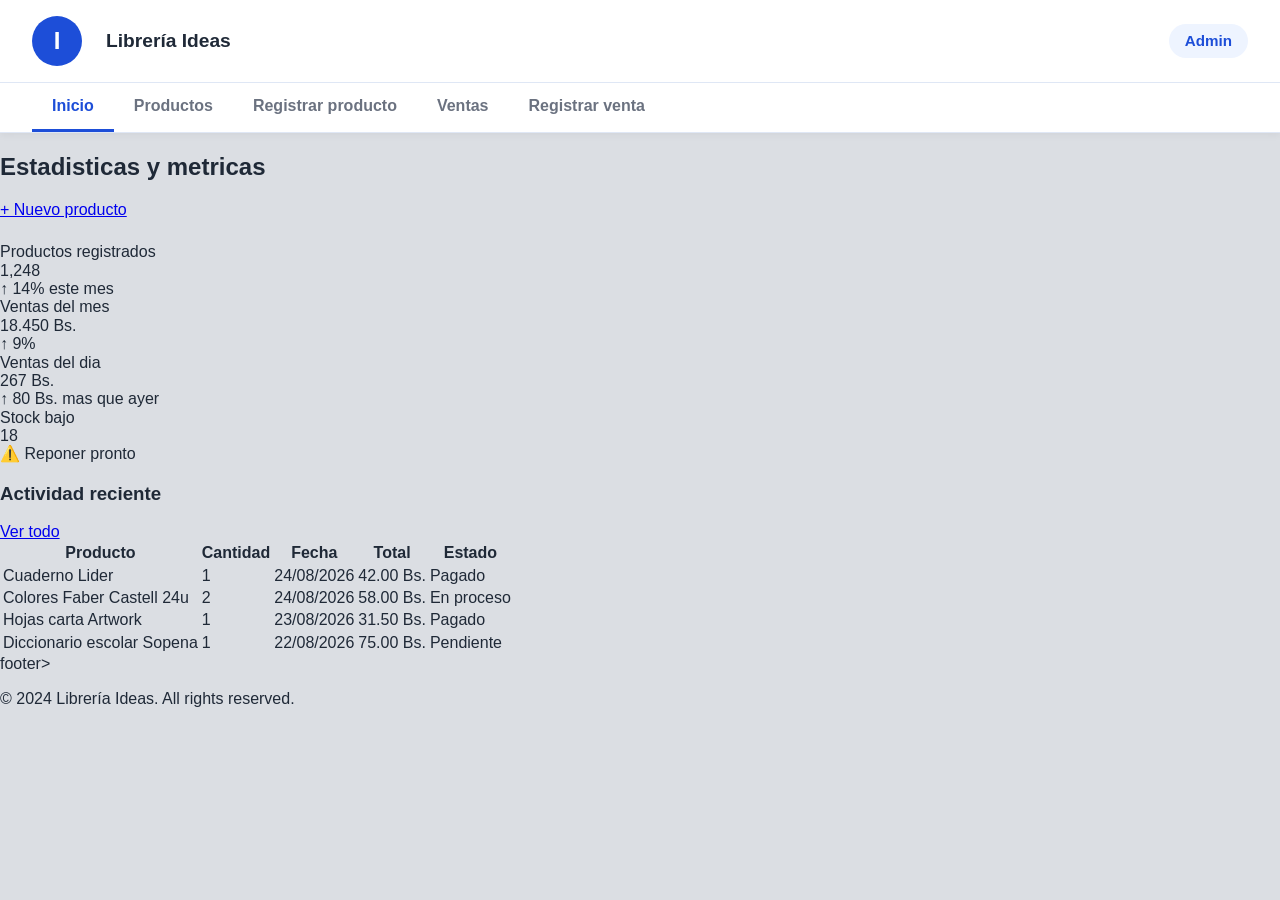
==== dashboard.html @ bdfa9275 "Added dashboard structure and nav bar style" ====
<!DOCTYPE html>
<html lang="en">
<head>
    <meta charset="UTF-8">
    <meta name="viewport" content="width=device-width, initial-scale=1.0">
    <title>Librería Ideas | Dashboard</title>
    <link rel="stylesheet" href="./css/normalize.css" />
    <link rel="stylesheet" href="./css/style.css" />
</head>
<body>
    <header>
        <div class="top-bar">
            <div class="banner-logo">I</div>
            <span>Librería Ideas</span>
            <div class="user">Admin</div>
        </div>
        <nav>
            <a class="active" href="dashboard.html">Inicio</a>
            <a href="productos.html">Productos</a>
            <a href="add-producto.html">Registrar producto</a>
            <a href="ventas.html">Ventas</a>
            <a href="add-venta.html">Registrar venta</a>
        </nav>
        
    </header>
    <main>
        <div class="section-header" style="margin-bottom: 24px;">
          <div>
            <h2>Estadisticas y metricas</h2>
          </div>
          <a class="btn primary" href="add-producto.html">+ Nuevo producto</a>
        </div>

        <section class="stadistics-grid">
          <div class="card-metric">
            <div class="label">Productos registrados</div>
            <div class="value">1,248</div>
            <div class="trend">↑ 14% este mes</div>
          </div>

          <div class="card-metric">
            <div class="label">Ventas del mes</div>
            <div class="value">18.450 Bs.</div>
            <div class="trend">↑ 9%</div>
          </div>

          <div class="card-metric">
            <div class="label">Ventas del dia</div>
            <div class="value">267 Bs.</div>
            <div class="trend">↑ 80 Bs. mas que ayer</div>
          </div>

          <div class="card-metric">
            <div class="label">Stock bajo</div>
            <div class="value">18</div>
            <div class="trend">⚠️ Reponer pronto</div>
          </div>
        </section>

        <section class="activity">
          <div class="activity-panel">
            <div class="activity-header">
              <h3>Actividad reciente</h3>
              <a href="ventas.html" class="sale-link">Ver todo</a>
            </div>

            <div class="table-wrap">
              <table>
                <thead>
                  <tr>
                    <th>Producto</th>
                    <th>Cantidad</th>
                    <th>Fecha</th>
                    <th>Total</th>
                    <th>Estado</th>
                  </tr>
                </thead>
                <tbody>
                  <tr>
                    <td>Cuaderno Lider</td>
                    <td>1</td>
                    <td>24/08/2026</td>
                    <td>42.00 Bs.</td>
                    <td><span class="status ok">Pagado</span></td>
                  </tr>
                  <tr>
                    <td>Colores Faber Castell 24u</td>
                    <td>2</td>
                    <td>24/08/2026</td>
                    <td>58.00 Bs.</td>
                    <td><span class="status warn">En proceso</span></td>
                  </tr>
                  <tr>
                    <td>Hojas carta Artwork</td>
                    <td>1</td>
                    <td>23/08/2026</td>
                    <td>31.50 Bs.</td>
                    <td><span class="status ok">Pagado</span></td>
                  </tr>
                  <tr>
                    <td>Diccionario escolar Sopena</td>
                    <td>1</td>
                    <td>22/08/2026</td>
                    <td>75.00 Bs.</td>
                    <td><span class="status danger">Pendiente</span></td>
                  </tr>
                </tbody>
              </table>
            </div>
          </div>

    </main>
    footer>
        <p>&copy; 2024 Librería Ideas. All rights reserved.</p>
    </footer>
</body>
---- css/style.css ----
* {
    box-sizing: border-box;
}

body {
  margin: 0;
  font-family: Arial, sans-serif;
  background: #dbdee3;
  color: #1f2937;
}

.login-page {
  min-height: 100vh;
  display: flex;
  align-items: center;
  justify-content: space-between;
  gap: 60px;
  padding: 40px 80px;
}


.banner {
  width: 50%;
  padding: 40px;
  color: #1f2937;
}

.banner-logo {
  width: 60px;
  height: 60px;
  display: flex;
  align-items: center;
  justify-content: center;
  border-radius: 50%;
  background: #1d4ed8;
  color: white;
  font-size: 2rem;
  font-weight: bold;
}

.banner-title {
  margin: 20px 0 12px;
  color: #1d4ed8;
  font-size: 1.2rem;
  font-weight: bold;
}

.banner h1 {
  max-width: 500px;
  margin: 0 0 20px;
  font-size: 3rem;
  line-height: 1.1;
}

.banner-text {
  max-width: 480px;
  margin: 0;
  color: #6b7280;
  font-size: 1.1rem;
  line-height: 1.6;
}

.login-form {
  width: 50%;
  padding: 40px;
  background: white;
  border-radius: 12px;
  border: 1px solid #b4cdf9;
}

.welcome {
  margin: 0 0 8px;
  color: #6b7280;
  font-size: 0.9rem;
  font-weight: bold;
}

.login-form h2 {
  margin: 0 0 28px;
  font-size: 2rem;
  color: #1f2937;
}

.login-form form {
  display: flex;
  flex-direction: column;
  gap: 18px;
}

.login-form label {
  display: block;
  font-weight: 700;
  color: #1f2937;
  margin-bottom: 6px;
}

.login-form input {
  width: 100%;
  padding: 12px 14px;
  border: 1px solid #b4cdf9;
  border-radius: 8px;
  background: #f9fbff;
  font-family: inherit;
  font-size: 1rem;
}

.login-form input:focus {
  outline: none;
  border-color: #1d4ed8;
  box-shadow: 0 0 0 3px rgba(29, 78, 216, 0.1);
}

.login-form button {
  width: 100%;
  padding: 12px 18px;
  border: none;
  border-radius: 8px;
  background: #1d4ed8;
  color: white;
  font-weight: 700;
  font-size: 1rem;
  cursor: pointer;
  margin-top: 12px;
}

.login-form button:hover {
  background: #1d4ed8;
}

.banner,
.login-form {
  width: 50%;
}

/* DASHBOARD */
header {
  background: white;
  border-bottom: 1px solid #dfe7f5;
  box-shadow: 0 2px 8px rgba(0, 0, 0, 0.05);
}

.top-bar {
  display: flex;
  align-items: center;
  justify-content: space-between;
  padding: 16px 32px;
  gap: 24px;
}

.top-bar .banner-logo {
  width: 50px;
  height: 50px;
  border-radius: 50%;
  background: #1d4ed8;
  color: white;
  font-size: 1.5rem;
  font-weight: bold;
  display: flex;
  align-items: center;
  justify-content: center;
  flex-shrink: 0;
}

.top-bar span {
  font-size: 1.2rem;
  font-weight: 700;
  color: #1f2937;
}


.top-bar .user {
  margin-left: auto;
  padding: 8px 16px;
  background: #eef4ff;
  border-radius: 20px;
  color: #1d4ed8;
  font-weight: 600;
  font-size: 0.95rem;
}

nav {
  display: flex;
  gap: 0;
  padding: 0 32px;
  border-top: 1px solid #dfe7f5;
}

nav a {
  padding: 14px 20px;
  text-decoration: none;
  color: #6b7280;
  font-weight: 600;
  border-bottom: 3px solid transparent;
  transition: all 0.2s ease;
  cursor: pointer;
}

nav a:hover {
  color: #1d4ed8;
  border-bottom-color: #1d4ed8;
}

nav a.active {
  color: #1d4ed8;
  border-bottom-color: #1d4ed8;
}
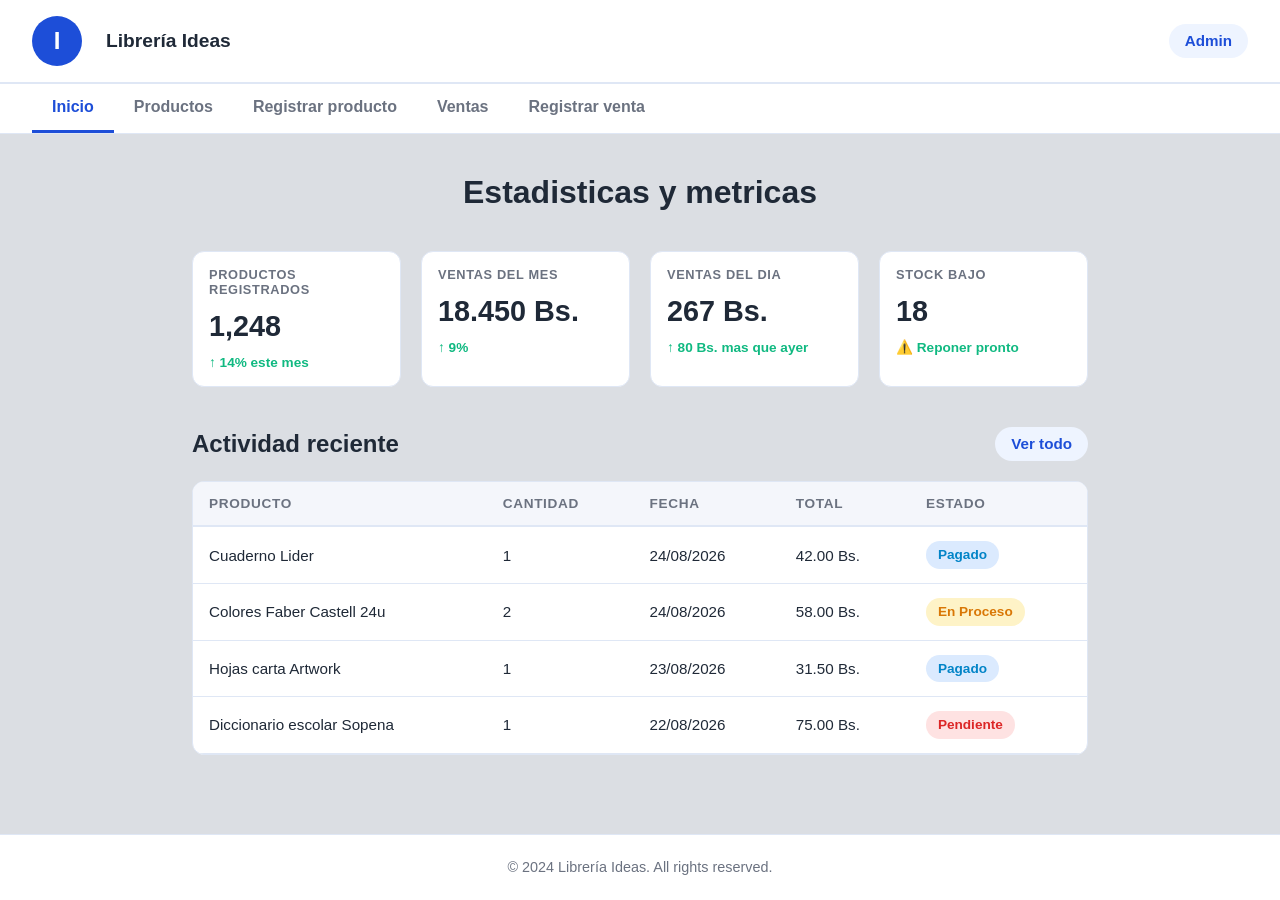
==== commit 5f3a2cd4: "Added dashboard style" ====
--- a/dashboard.html
+++ b/dashboard.html
@@ -16,19 +16,16 @@
         </div>
         <nav>
             <a class="active" href="dashboard.html">Inicio</a>
-            <a href="productos.html">Productos</a>
-            <a href="add-producto.html">Registrar producto</a>
-            <a href="ventas.html">Ventas</a>
-            <a href="add-venta.html">Registrar venta</a>
+            <a href="pages/productos.html">Productos</a>
+            <a href="pages/add-producto.html">Registrar producto</a>
+            <a href="pages/ventas.html">Ventas</a>
+            <a href="pages/add-venta.html">Registrar venta</a>
         </nav>
         
     </header>
     <main>
-        <div class="section-header" style="margin-bottom: 24px;">
-          <div>
-            <h2>Estadisticas y metricas</h2>
-          </div>
-          <a class="btn primary" href="add-producto.html">+ Nuevo producto</a>
+        <div class="stadistics-header">
+          <h2>Estadisticas y metricas</h2>
         </div>
 
         <section class="stadistics-grid">
@@ -67,7 +64,7 @@
             <div class="table-wrap">
               <table>
                 <thead>
-                  <tr>
+                  <tr class="table-header">
                     <th>Producto</th>
                     <th>Cantidad</th>
                     <th>Fecha</th>
@@ -110,7 +107,8 @@
           </div>
 
     </main>
-    footer>
+    <footer>
+
         <p>&copy; 2024 Librería Ideas. All rights reserved.</p>
     </footer>
 </body>
--- a/css/style.css
+++ b/css/style.css
@@ -100,14 +100,12 @@
   border: 1px solid #b4cdf9;
   border-radius: 8px;
   background: #f9fbff;
-  font-family: inherit;
   font-size: 1rem;
 }
 
 .login-form input:focus {
   outline: none;
   border-color: #1d4ed8;
-  box-shadow: 0 0 0 3px rgba(29, 78, 216, 0.1);
 }
 
 .login-form button {
@@ -136,7 +134,6 @@
 header {
   background: white;
   border-bottom: 1px solid #dfe7f5;
-  box-shadow: 0 2px 8px rgba(0, 0, 0, 0.05);
 }
 
 .top-bar {
@@ -182,7 +179,7 @@
   display: flex;
   gap: 0;
   padding: 0 32px;
-  border-top: 1px solid #dfe7f5;
+  border-top: 2px solid #dfe7f5;
 }
 
 nav a {
@@ -203,4 +200,183 @@
 nav a.active {
   color: #1d4ed8;
   border-bottom-color: #1d4ed8;
+}
+
+.stadistics-header {
+  text-align: center;
+  margin-top: 40px;
+  margin-bottom: 40px;
+}
+
+.stadistics-header h2 {
+  margin: 0;
+  font-size: 2rem;
+  color: #1f2937;
+}
+
+.stadistics-grid {
+  display: grid;
+  grid-template-columns: repeat(4, 1fr);
+  gap: 20px;
+  width: 70%;
+  margin: 0 auto 40px auto;
+}
+
+.card-metric {
+  display: flex;
+  flex-direction: column;
+  gap: 12px;
+  padding: 16px;
+  background: white;
+  border: 1px solid #dfe7f5;
+  border-radius: 12px;
+}
+
+.card-metric .label {
+  font-size: 0.8rem;
+  color: #6b7280;
+  font-weight: 600;
+  text-transform: uppercase;
+  letter-spacing: 0.05em;
+}
+
+.card-metric .value {
+  font-size: 1.8rem;
+  font-weight: 700;
+  color: #1f2937;
+}
+
+.card-metric .trend {
+  font-size: 0.85rem;
+  color: #10b981;
+  font-weight: 600;
+}
+
+.activity-panel {
+  width: 70%;
+  margin: 0 auto;
+}
+
+.activity-header {
+  display: flex;
+  align-items: center;
+  justify-content: space-between;
+  margin-bottom: 20px;
+}
+
+.activity-header h3 {
+  margin: 0;
+  font-size: 1.5rem;
+  color: #1f2937;
+}
+
+.sale-link {
+  margin-left: auto;
+  padding: 8px 16px;
+  background: #eef4ff;
+  border-radius: 20px;
+  color: #1d4ed8;
+  font-weight: 600;
+  font-size: 0.95rem;
+  text-decoration: none;
+}
+
+.sale-link:hover {
+  border-radius: 20px;
+  color: #1d4ed8;
+  background-color: #e0f2fe;
+}
+
+.user:hover {
+  border-radius: 20px;
+  color: #1d4ed8;
+  background-color: #e0f2fe;
+}
+
+.table-wrap {
+  background: white;
+  border-radius: 12px;
+  border: 1px solid #dfe7f5;
+  overflow: hidden;
+}
+
+table {
+  width: 100%;
+  border-collapse: collapse;
+  font-size: 0.95rem;
+}
+
+thead {
+  background: #f4f6fb;
+  border-bottom: 2px solid #dfe7f5;
+}
+
+th {
+  padding: 14px 16px;
+  text-align: left;
+  font-weight: 700;
+  color: #6b7280;
+  text-transform: uppercase;
+  font-size: 0.85rem;
+  letter-spacing: 0.05em;
+}
+
+.table-header {
+  background: #f4f6fb;
+  border-bottom: 2px solid #dfe7f5;
+  font-weight: 900;
+}
+
+tbody tr {
+  border-bottom: 1px solid #dfe7f5;
+}
+
+tbody tr:hover {
+  background: #f9fbff;
+}
+
+td {
+  padding: 14px 16px;
+  color: #1f2937;
+}
+
+.status {
+  display: inline-block;
+  padding: 6px 12px;
+  border-radius: 20px;
+  font-size: 0.85rem;
+  font-weight: 600;
+  text-transform: capitalize;
+}
+
+.status.ok {
+  background: #dbeafe;
+  color: #0284c7;
+}
+
+.status.warn {
+  background: #fef3c7;
+  color: #d97706;
+}
+
+.status.danger {
+  background: #fee2e2;
+  color: #dc2626;
+}
+
+footer {
+  position: fixed;
+  bottom: 0;
+  left: 0;
+  width: 100%;
+  background: white;
+  border-top: 1px solid #dfe7f5;
+  padding: 24px 32px;
+  text-align: center;
+  color: #6b7280;
+  font-size: 0.9rem;
+}
+
+footer p {
+  margin: 0;
 }
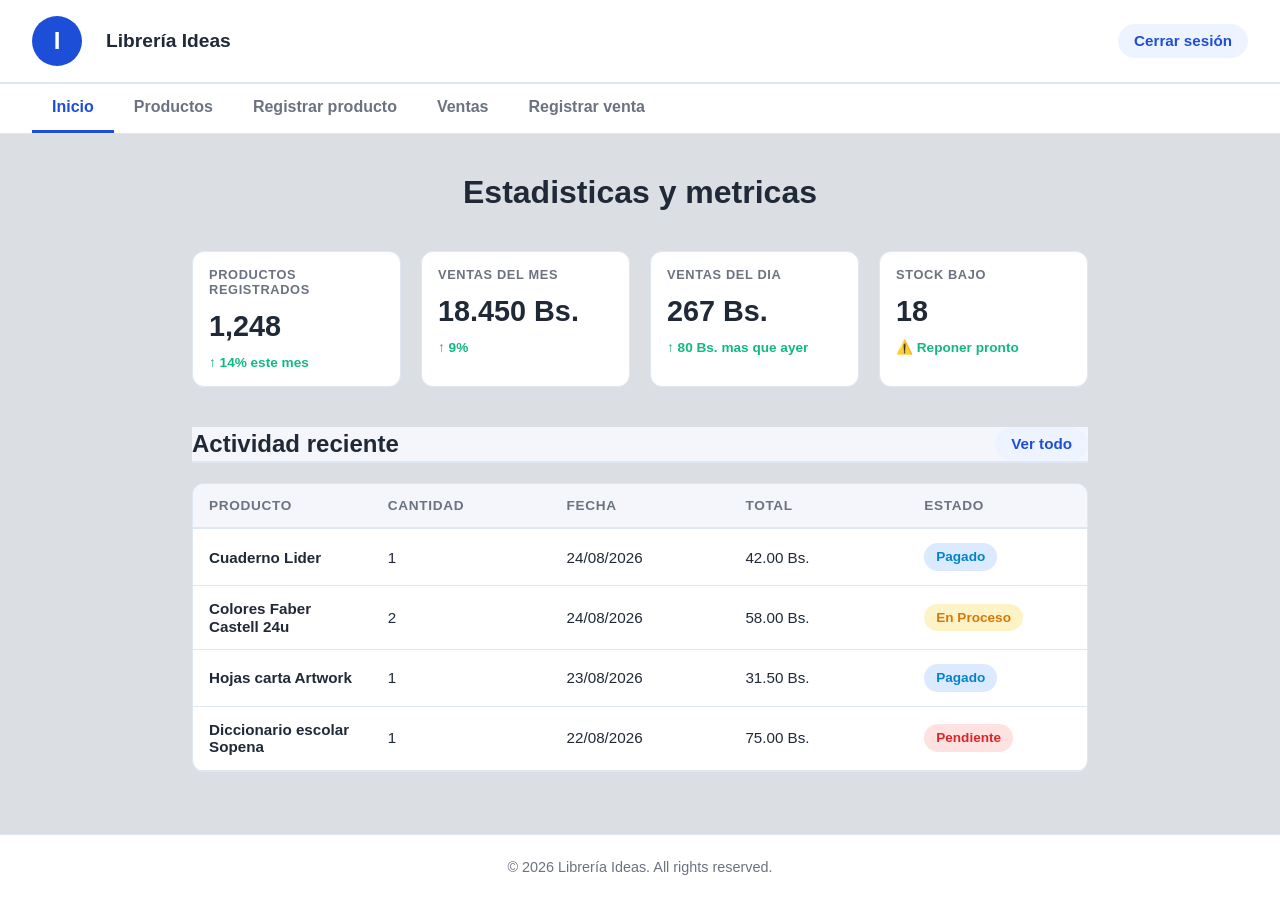
==== commit 3b9701d2: "Added product and sales pages and harcoded data" ====
--- a/dashboard.html
+++ b/dashboard.html
@@ -1,114 +1,89 @@
 <!DOCTYPE html>
 <html lang="en">
+
 <head>
-    <meta charset="UTF-8">
-    <meta name="viewport" content="width=device-width, initial-scale=1.0">
-    <title>Librería Ideas | Dashboard</title>
-    <link rel="stylesheet" href="./css/normalize.css" />
-    <link rel="stylesheet" href="./css/style.css" />
+  <meta charset="UTF-8">
+  <meta name="viewport" content="width=device-width, initial-scale=1.0">
+  <title>Librería Ideas | Dashboard</title>
+  <link rel="stylesheet" href="./css/normalize.css" />
+  <link rel="stylesheet" href="./css/style.css" />
 </head>
+
 <body>
-    <header>
-        <div class="top-bar">
-            <div class="banner-logo">I</div>
-            <span>Librería Ideas</span>
-            <div class="user">Admin</div>
-        </div>
-        <nav>
-            <a class="active" href="dashboard.html">Inicio</a>
-            <a href="pages/productos.html">Productos</a>
-            <a href="pages/add-producto.html">Registrar producto</a>
-            <a href="pages/ventas.html">Ventas</a>
-            <a href="pages/add-venta.html">Registrar venta</a>
-        </nav>
-        
-    </header>
-    <main>
-        <div class="stadistics-header">
-          <h2>Estadisticas y metricas</h2>
+  <header>
+    <div class="top-bar">
+      <div class="banner-logo">I</div>
+      <span>Librería Ideas</span>
+      <a href="index.html" class="sale-link">Cerrar sesión</a>
+    </div>
+    <nav>
+      <a class="active" href="dashboard.html">Inicio</a>
+      <a href="pages/productos.html">Productos</a>
+      <a href="pages/add-producto.html">Registrar producto</a>
+      <a href="pages/ventas.html">Ventas</a>
+      <a href="pages/add-venta.html">Registrar venta</a>
+    </nav>
+
+  </header>
+  <main>
+    <div class="content-header">
+      <h2>Estadisticas y metricas</h2>
+    </div>
+
+    <section class="content-grid">
+      <div class="card-metric">
+        <div class="label">Productos registrados</div>
+        <div class="value">1,248</div>
+        <div class="trend">↑ 14% este mes</div>
+      </div>
+
+      <div class="card-metric">
+        <div class="label">Ventas del mes</div>
+        <div class="value">18.450 Bs.</div>
+        <div class="trend">↑ 9%</div>
+      </div>
+
+      <div class="card-metric">
+        <div class="label">Ventas del dia</div>
+        <div class="value">267 Bs.</div>
+        <div class="trend">↑ 80 Bs. mas que ayer</div>
+      </div>
+
+      <div class="card-metric">
+        <div class="label">Stock bajo</div>
+        <div class="value">18</div>
+        <div class="trend">⚠️ Reponer pronto</div>
+      </div>
+    </section>
+
+    <section class="table">
+      <div class="table-panel">
+        <div class="table-header">
+          <h3>Actividad reciente</h3>
+          <a href="pages/ventas.html" class="sale-link">Ver todo</a>
         </div>
 
-        <section class="stadistics-grid">
-          <div class="card-metric">
-            <div class="label">Productos registrados</div>
-            <div class="value">1,248</div>
-            <div class="trend">↑ 14% este mes</div>
-          </div>
+        <div class="table-wrap">
+          <table>
+            <thead>
+              <tr>
+                <th>Producto</th>
+                <th>Cantidad</th>
+                <th>Fecha</th>
+                <th>Total</th>
+                <th>Estado</th>
+              </tr>
+            </thead>
+            <tbody>
 
-          <div class="card-metric">
-            <div class="label">Ventas del mes</div>
-            <div class="value">18.450 Bs.</div>
-            <div class="trend">↑ 9%</div>
-          </div>
+            </tbody>
+          </table>
+        </div>
+      </div>
 
-          <div class="card-metric">
-            <div class="label">Ventas del dia</div>
-            <div class="value">267 Bs.</div>
-            <div class="trend">↑ 80 Bs. mas que ayer</div>
-          </div>
-
-          <div class="card-metric">
-            <div class="label">Stock bajo</div>
-            <div class="value">18</div>
-            <div class="trend">⚠️ Reponer pronto</div>
-          </div>
-        </section>
-
-        <section class="activity">
-          <div class="activity-panel">
-            <div class="activity-header">
-              <h3>Actividad reciente</h3>
-              <a href="ventas.html" class="sale-link">Ver todo</a>
-            </div>
-
-            <div class="table-wrap">
-              <table>
-                <thead>
-                  <tr class="table-header">
-                    <th>Producto</th>
-                    <th>Cantidad</th>
-                    <th>Fecha</th>
-                    <th>Total</th>
-                    <th>Estado</th>
-                  </tr>
-                </thead>
-                <tbody>
-                  <tr>
-                    <td>Cuaderno Lider</td>
-                    <td>1</td>
-                    <td>24/08/2026</td>
-                    <td>42.00 Bs.</td>
-                    <td><span class="status ok">Pagado</span></td>
-                  </tr>
-                  <tr>
-                    <td>Colores Faber Castell 24u</td>
-                    <td>2</td>
-                    <td>24/08/2026</td>
-                    <td>58.00 Bs.</td>
-                    <td><span class="status warn">En proceso</span></td>
-                  </tr>
-                  <tr>
-                    <td>Hojas carta Artwork</td>
-                    <td>1</td>
-                    <td>23/08/2026</td>
-                    <td>31.50 Bs.</td>
-                    <td><span class="status ok">Pagado</span></td>
-                  </tr>
-                  <tr>
-                    <td>Diccionario escolar Sopena</td>
-                    <td>1</td>
-                    <td>22/08/2026</td>
-                    <td>75.00 Bs.</td>
-                    <td><span class="status danger">Pendiente</span></td>
-                  </tr>
-                </tbody>
-              </table>
-            </div>
-          </div>
-
-    </main>
-    <footer>
-
-        <p>&copy; 2024 Librería Ideas. All rights reserved.</p>
-    </footer>
+  </main>
+  <footer>
+    <p>&copy; 2026 Librería Ideas. All rights reserved.</p>
+  </footer>
+  <script src="./js/ideas.js"></script>
 </body>
--- a/css/style.css
+++ b/css/style.css
@@ -1,5 +1,5 @@
 * {
-    box-sizing: border-box;
+  box-sizing: border-box;
 }
 
 body {
@@ -202,19 +202,19 @@
   border-bottom-color: #1d4ed8;
 }
 
-.stadistics-header {
+.content-header {
   text-align: center;
   margin-top: 40px;
   margin-bottom: 40px;
 }
 
-.stadistics-header h2 {
+.content-header h2 {
   margin: 0;
   font-size: 2rem;
   color: #1f2937;
 }
 
-.stadistics-grid {
+.content-grid {
   display: grid;
   grid-template-columns: repeat(4, 1fr);
   gap: 20px;
@@ -252,19 +252,19 @@
   font-weight: 600;
 }
 
-.activity-panel {
+.table-panel {
   width: 70%;
   margin: 0 auto;
 }
 
-.activity-header {
+.table-header {
   display: flex;
   align-items: center;
   justify-content: space-between;
   margin-bottom: 20px;
 }
 
-.activity-header h3 {
+.table-header h3 {
   margin: 0;
   font-size: 1.5rem;
   color: #1f2937;
@@ -304,6 +304,7 @@
   width: 100%;
   border-collapse: collapse;
   font-size: 0.95rem;
+  table-layout: fixed;
 }
 
 thead {
@@ -364,6 +365,92 @@
   color: #dc2626;
 }
 
+.form-register {
+  width: 70%;
+  margin: 0 auto 100px auto;
+  padding: 40px;
+  background: white;
+  border-radius: 12px;
+  border: 1px solid #b4cdf9;
+}
+
+.form-register form {
+  display: grid;
+  grid-template-columns: repeat(2, 1fr);
+  gap: 20px;
+}
+
+.form-register .full-width {
+  grid-column: span 2;
+}
+
+.form-register label {
+  display: block;
+  font-weight: 700;
+  color: #1f2937;
+  margin-bottom: 6px;
+  font-size: 0.95rem;
+}
+
+.form-register input,
+.form-register select,
+.form-register textarea {
+  width: 100%;
+  padding: 12px 14px;
+  border: 1px solid #b4cdf9;
+  border-radius: 8px;
+  background: #f9fbff;
+  font-size: 1rem;
+  font-family: inherit;
+  color: #1f2937;
+}
+
+.form-register input:focus,
+.form-register select:focus,
+.form-register textarea:focus {
+  outline: none;
+  border-color: #1d4ed8;
+  background: #ffffff;
+}
+
+.form-register textarea {
+  resize: vertical;
+}
+
+.form-register button[type="submit"] {
+  padding: 12px 24px;
+  border: none;
+  border-radius: 8px;
+  background: #1d4ed8;
+  color: white;
+  font-weight: 700;
+  font-size: 1rem;
+  cursor: pointer;
+  transition: background-color 0.2s ease;
+}
+
+.form-register button[type="submit"]:hover {
+  background: #163cad;
+}
+
+.form-register a {
+  padding: 12px 20px;
+  border-radius: 8px;
+  text-decoration: none;
+  color: #6b7280;
+  font-weight: 600;
+  font-size: 0.95rem;
+  background: #f4f6fb;
+  border: 1px solid #dfe7f5;
+  transition: all 0.2s ease;
+  margin-left: 12px;
+}
+
+.form-register a:hover {
+  background: #dfe7f5;
+  color: #1f2937;
+}
+
 footer {
   position: fixed;
   bottom: 0;
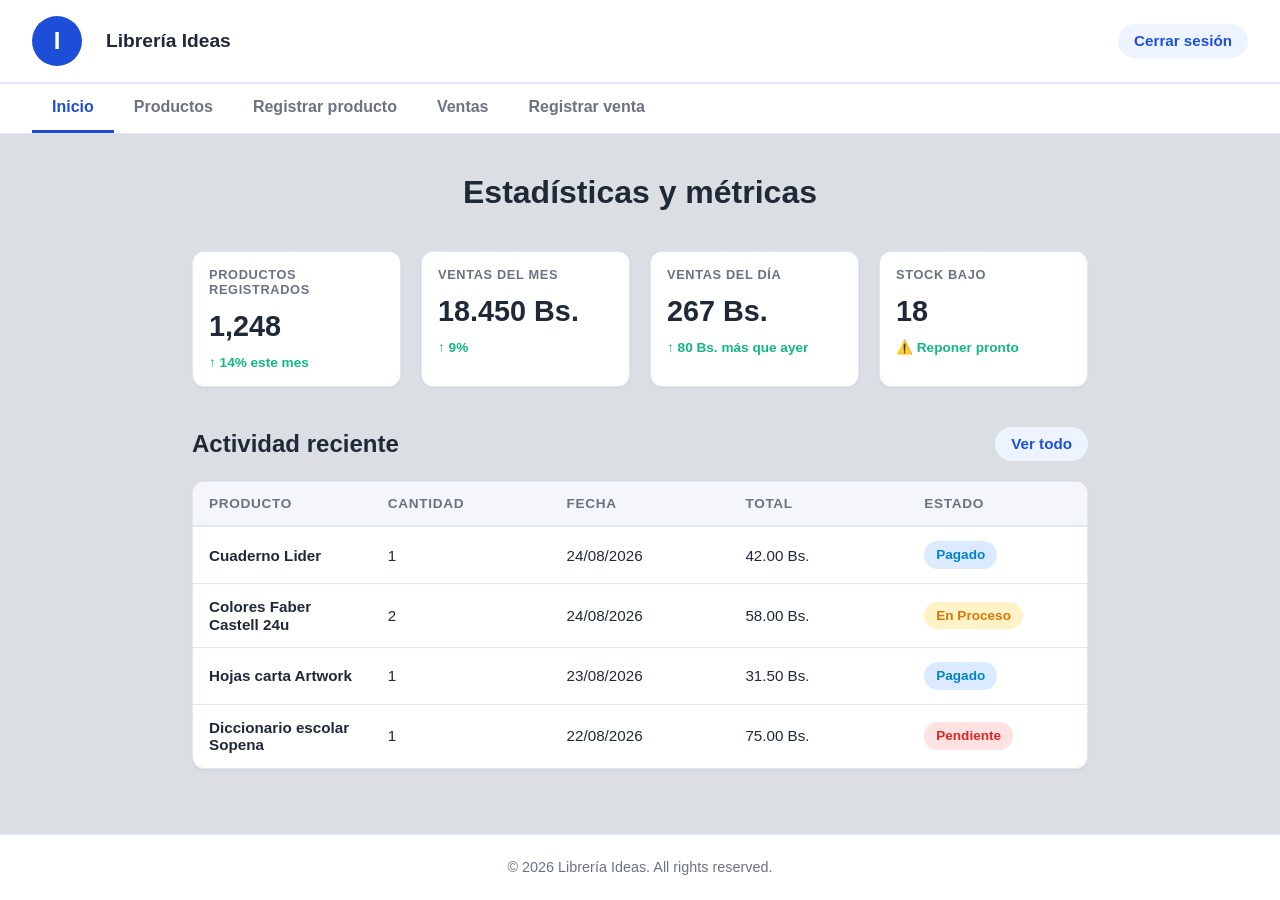
==== commit 5f7218ce: "Added improvemtns" ====
--- a/dashboard.html
+++ b/dashboard.html
@@ -1,5 +1,5 @@
 <!DOCTYPE html>
-<html lang="en">
+<html lang="es">
 
 <head>
   <meta charset="UTF-8">
@@ -27,31 +27,31 @@
   </header>
   <main>
     <div class="content-header">
-      <h2>Estadisticas y metricas</h2>
+      <h2>Estadísticas y métricas</h2>
     </div>
 
     <section class="content-grid">
       <div class="card-metric">
         <div class="label">Productos registrados</div>
-        <div class="value">1,248</div>
+        <div class="value metric-products">1,248</div>
         <div class="trend">↑ 14% este mes</div>
       </div>
 
       <div class="card-metric">
         <div class="label">Ventas del mes</div>
-        <div class="value">18.450 Bs.</div>
+        <div class="value metric-month-sales">18.450 Bs.</div>
         <div class="trend">↑ 9%</div>
       </div>
 
       <div class="card-metric">
-        <div class="label">Ventas del dia</div>
-        <div class="value">267 Bs.</div>
-        <div class="trend">↑ 80 Bs. mas que ayer</div>
+        <div class="label">Ventas del día</div>
+        <div class="value metric-day-sales">267 Bs.</div>
+        <div class="trend">↑ 80 Bs. más que ayer</div>
       </div>
 
       <div class="card-metric">
         <div class="label">Stock bajo</div>
-        <div class="value">18</div>
+        <div class="value metric-low-stock">18</div>
         <div class="trend">⚠️ Reponer pronto</div>
       </div>
     </section>
@@ -80,7 +80,7 @@
           </table>
         </div>
       </div>
-
+    </section>
   </main>
   <footer>
     <p>&copy; 2026 Librería Ideas. All rights reserved.</p>
--- a/css/style.css
+++ b/css/style.css
@@ -1,3 +1,32 @@
+:root {
+  --color-primary: #1d4ed8;
+  --color-primary-dark: #163cad;
+  --color-primary-light: #eef4ff;
+  --color-primary-hover: #e0f2fe;
+  --color-bg: #dbdee3;
+  --color-surface: #ffffff;
+  --color-surface-alt: #f9fbff;
+  --color-surface-table: #f4f6fb;
+  --color-border: #dfe7f5;
+  --color-border-input: #b4cdf9;
+  --color-text: #1f2937;
+  --color-text-muted: #6b7280;
+  --color-success: #10b981;
+  --color-success-bg: #dbeafe;
+  --color-success-text: #0284c7;
+  --color-warning: #d97706;
+  --color-warning-bg: #fef3c7;
+  --color-warning-text: #d97706;
+  --color-danger: #dc2626;
+  --color-danger-bg: #fee2e2;
+  --color-danger-text: #dc2626;
+  --radius-card: 12px;
+  --radius-btn: 8px;
+  --radius-pill: 20px;
+  --shadow-sm: 0 1px 3px rgba(0, 0, 0, 0.05);
+  --shadow-md: 0 4px 12px rgba(0, 0, 0, 0.05);
+}
+
 * {
   box-sizing: border-box;
 }
@@ -5,8 +34,16 @@
 body {
   margin: 0;
   font-family: Arial, sans-serif;
-  background: #dbdee3;
-  color: #1f2937;
+  background: var(--color-bg);
+  color: var(--color-text);
+  min-height: 100vh;
+  display: flex;
+  flex-direction: column;
+}
+
+main {
+  flex: 1;
+  padding-bottom: 40px;
 }
 
 .login-page {
@@ -18,11 +55,10 @@
   padding: 40px 80px;
 }
 
-
 .banner {
   width: 50%;
   padding: 40px;
-  color: #1f2937;
+  color: var(--color-text);
 }
 
 .banner-logo {
@@ -32,15 +68,15 @@
   align-items: center;
   justify-content: center;
   border-radius: 50%;
-  background: #1d4ed8;
-  color: white;
+  background: var(--color-primary);
+  color: #ffffff;
   font-size: 2rem;
   font-weight: bold;
 }
 
 .banner-title {
   margin: 20px 0 12px;
-  color: #1d4ed8;
+  color: var(--color-primary);
   font-size: 1.2rem;
   font-weight: bold;
 }
@@ -55,7 +91,7 @@
 .banner-text {
   max-width: 480px;
   margin: 0;
-  color: #6b7280;
+  color: var(--color-text-muted);
   font-size: 1.1rem;
   line-height: 1.6;
 }
@@ -63,14 +99,15 @@
 .login-form {
   width: 50%;
   padding: 40px;
-  background: white;
-  border-radius: 12px;
-  border: 1px solid #b4cdf9;
+  background: var(--color-surface);
+  border-radius: var(--radius-card);
+  border: 1px solid var(--color-border-input);
+  box-shadow: var(--shadow-md);
 }
 
 .welcome {
   margin: 0 0 8px;
-  color: #6b7280;
+  color: var(--color-text-muted);
   font-size: 0.9rem;
   font-weight: bold;
 }
@@ -78,7 +115,7 @@
 .login-form h2 {
   margin: 0 0 28px;
   font-size: 2rem;
-  color: #1f2937;
+  color: var(--color-text);
 }
 
 .login-form form {
@@ -90,50 +127,49 @@
 .login-form label {
   display: block;
   font-weight: 700;
-  color: #1f2937;
+  color: var(--color-text);
   margin-bottom: 6px;
 }
 
 .login-form input {
   width: 100%;
   padding: 12px 14px;
-  border: 1px solid #b4cdf9;
-  border-radius: 8px;
-  background: #f9fbff;
+  border: 1px solid var(--color-border-input);
+  border-radius: var(--radius-btn);
+  background: var(--color-surface-alt);
   font-size: 1rem;
+  font-family: inherit;
+  color: var(--color-text);
+  transition: border-color 0.2s ease, background-color 0.2s ease;
 }
 
 .login-form input:focus {
   outline: none;
-  border-color: #1d4ed8;
+  border-color: var(--color-primary);
+  background: var(--color-surface);
 }
 
 .login-form button {
   width: 100%;
   padding: 12px 18px;
   border: none;
-  border-radius: 8px;
-  background: #1d4ed8;
-  color: white;
+  border-radius: var(--radius-btn);
+  background: var(--color-primary);
+  color: #ffffff;
   font-weight: 700;
   font-size: 1rem;
   cursor: pointer;
   margin-top: 12px;
+  transition: background-color 0.2s ease;
 }
 
 .login-form button:hover {
-  background: #1d4ed8;
-}
-
-.banner,
-.login-form {
-  width: 50%;
-}
-
-/* DASHBOARD */
+  background: var(--color-primary-dark);
+}
+
 header {
-  background: white;
-  border-bottom: 1px solid #dfe7f5;
+  background: var(--color-surface);
+  border-bottom: 1px solid var(--color-border);
 }
 
 .top-bar {
@@ -148,8 +184,8 @@
   width: 50px;
   height: 50px;
   border-radius: 50%;
-  background: #1d4ed8;
-  color: white;
+  background: var(--color-primary);
+  color: #ffffff;
   font-size: 1.5rem;
   font-weight: bold;
   display: flex;
@@ -161,31 +197,20 @@
 .top-bar span {
   font-size: 1.2rem;
   font-weight: 700;
-  color: #1f2937;
-}
-
-
-.top-bar .user {
-  margin-left: auto;
-  padding: 8px 16px;
-  background: #eef4ff;
-  border-radius: 20px;
-  color: #1d4ed8;
-  font-weight: 600;
-  font-size: 0.95rem;
+  color: var(--color-text);
 }
 
 nav {
   display: flex;
   gap: 0;
   padding: 0 32px;
-  border-top: 2px solid #dfe7f5;
+  border-top: 2px solid var(--color-border);
 }
 
 nav a {
   padding: 14px 20px;
   text-decoration: none;
-  color: #6b7280;
+  color: var(--color-text-muted);
   font-weight: 600;
   border-bottom: 3px solid transparent;
   transition: all 0.2s ease;
@@ -193,13 +218,33 @@
 }
 
 nav a:hover {
-  color: #1d4ed8;
-  border-bottom-color: #1d4ed8;
+  color: var(--color-primary);
+  border-bottom-color: var(--color-primary);
 }
 
 nav a.active {
-  color: #1d4ed8;
-  border-bottom-color: #1d4ed8;
+  color: var(--color-primary);
+  border-bottom-color: var(--color-primary);
+}
+
+.sale-link {
+  margin-left: auto;
+  padding: 8px 16px;
+  background: var(--color-primary-light);
+  border-radius: var(--radius-pill);
+  color: var(--color-primary);
+  font-weight: 600;
+  font-size: 0.95rem;
+  text-decoration: none;
+  transition: all 0.2s ease;
+  display: inline-flex;
+  align-items: center;
+  justify-content: center;
+}
+
+.sale-link:hover {
+  background-color: var(--color-primary-hover);
+  color: var(--color-primary);
 }
 
 .content-header {
@@ -211,7 +256,7 @@
 .content-header h2 {
   margin: 0;
   font-size: 2rem;
-  color: #1f2937;
+  color: var(--color-text);
 }
 
 .content-grid {
@@ -227,14 +272,15 @@
   flex-direction: column;
   gap: 12px;
   padding: 16px;
-  background: white;
-  border: 1px solid #dfe7f5;
-  border-radius: 12px;
+  background: var(--color-surface);
+  border: 1px solid var(--color-border);
+  border-radius: var(--radius-card);
+  box-shadow: var(--shadow-sm);
 }
 
 .card-metric .label {
   font-size: 0.8rem;
-  color: #6b7280;
+  color: var(--color-text-muted);
   font-weight: 600;
   text-transform: uppercase;
   letter-spacing: 0.05em;
@@ -243,12 +289,12 @@
 .card-metric .value {
   font-size: 1.8rem;
   font-weight: 700;
-  color: #1f2937;
+  color: var(--color-text);
 }
 
 .card-metric .trend {
   font-size: 0.85rem;
-  color: #10b981;
+  color: var(--color-success);
   font-weight: 600;
 }
 
@@ -267,37 +313,16 @@
 .table-header h3 {
   margin: 0;
   font-size: 1.5rem;
-  color: #1f2937;
-}
-
-.sale-link {
-  margin-left: auto;
-  padding: 8px 16px;
-  background: #eef4ff;
-  border-radius: 20px;
-  color: #1d4ed8;
-  font-weight: 600;
-  font-size: 0.95rem;
-  text-decoration: none;
-}
-
-.sale-link:hover {
-  border-radius: 20px;
-  color: #1d4ed8;
-  background-color: #e0f2fe;
-}
-
-.user:hover {
-  border-radius: 20px;
-  color: #1d4ed8;
-  background-color: #e0f2fe;
+  color: var(--color-text);
 }
 
 .table-wrap {
-  background: white;
-  border-radius: 12px;
-  border: 1px solid #dfe7f5;
-  overflow: hidden;
+  background: var(--color-surface);
+  border-radius: var(--radius-card);
+  border: 1px solid var(--color-border);
+  overflow-x: auto;
+  -webkit-overflow-scrolling: touch;
+  box-shadow: var(--shadow-sm);
 }
 
 table {
@@ -305,73 +330,75 @@
   border-collapse: collapse;
   font-size: 0.95rem;
   table-layout: fixed;
+  min-width: 600px;
 }
 
 thead {
-  background: #f4f6fb;
-  border-bottom: 2px solid #dfe7f5;
+  background: var(--color-surface-table);
+  border-bottom: 2px solid var(--color-border);
 }
 
 th {
   padding: 14px 16px;
   text-align: left;
   font-weight: 700;
-  color: #6b7280;
+  color: var(--color-text-muted);
   text-transform: uppercase;
   font-size: 0.85rem;
   letter-spacing: 0.05em;
 }
 
-.table-header {
-  background: #f4f6fb;
-  border-bottom: 2px solid #dfe7f5;
-  font-weight: 900;
-}
-
 tbody tr {
-  border-bottom: 1px solid #dfe7f5;
+  border-bottom: 1px solid var(--color-border);
+}
+
+tbody tr:last-child {
+  border-bottom: none;
 }
 
 tbody tr:hover {
-  background: #f9fbff;
+  background: var(--color-surface-alt);
+  transition: background-color 0.2s ease;
 }
 
 td {
   padding: 14px 16px;
-  color: #1f2937;
+  color: var(--color-text);
+  word-break: break-word;
 }
 
 .status {
   display: inline-block;
   padding: 6px 12px;
-  border-radius: 20px;
+  border-radius: var(--radius-pill);
   font-size: 0.85rem;
   font-weight: 600;
   text-transform: capitalize;
 }
 
 .status.ok {
-  background: #dbeafe;
-  color: #0284c7;
+  background: var(--color-success-bg);
+  color: var(--color-success-text);
 }
 
 .status.warn {
-  background: #fef3c7;
-  color: #d97706;
+  background: var(--color-warning-bg);
+  color: var(--color-warning-text);
 }
 
 .status.danger {
-  background: #fee2e2;
-  color: #dc2626;
+  background: var(--color-danger-bg);
+  color: var(--color-danger-text);
 }
 
 .form-register {
   width: 70%;
-  margin: 0 auto 100px auto;
+  margin: 0 auto 40px auto;
   padding: 40px;
-  background: white;
-  border-radius: 12px;
-  border: 1px solid #b4cdf9;
+  background: var(--color-surface);
+  border-radius: var(--radius-card);
+  border: 1px solid var(--color-border-input);
+  box-shadow: var(--shadow-md);
 }
 
 .form-register form {
@@ -387,7 +414,7 @@
 .form-register label {
   display: block;
   font-weight: 700;
-  color: #1f2937;
+  color: var(--color-text);
   margin-bottom: 6px;
   font-size: 0.95rem;
 }
@@ -397,32 +424,34 @@
 .form-register textarea {
   width: 100%;
   padding: 12px 14px;
-  border: 1px solid #b4cdf9;
-  border-radius: 8px;
-  background: #f9fbff;
+  border: 1px solid var(--color-border-input);
+  border-radius: var(--radius-btn);
+  background: var(--color-surface-alt);
   font-size: 1rem;
   font-family: inherit;
-  color: #1f2937;
+  color: var(--color-text);
+  transition: border-color 0.2s ease, background-color 0.2s ease;
 }
 
 .form-register input:focus,
 .form-register select:focus,
 .form-register textarea:focus {
   outline: none;
-  border-color: #1d4ed8;
-  background: #ffffff;
+  border-color: var(--color-primary);
+  background: var(--color-surface);
 }
 
 .form-register textarea {
   resize: vertical;
+  min-height: 80px;
 }
 
 .form-register button[type="submit"] {
   padding: 12px 24px;
   border: none;
-  border-radius: 8px;
-  background: #1d4ed8;
-  color: white;
+  border-radius: var(--radius-btn);
+  background: var(--color-primary);
+  color: #ffffff;
   font-weight: 700;
   font-size: 1rem;
   cursor: pointer;
@@ -430,40 +459,159 @@
 }
 
 .form-register button[type="submit"]:hover {
-  background: #163cad;
+  background: var(--color-primary-dark);
 }
 
 .form-register a {
   padding: 12px 20px;
-  border-radius: 8px;
+  border-radius: var(--radius-btn);
   text-decoration: none;
-  color: #6b7280;
+  color: var(--color-text-muted);
   font-weight: 600;
   font-size: 0.95rem;
-  background: #f4f6fb;
-  border: 1px solid #dfe7f5;
+  background: var(--color-surface-table);
+  border: 1px solid var(--color-border);
   transition: all 0.2s ease;
   margin-left: 12px;
+  display: inline-block;
 }
 
 .form-register a:hover {
-  background: #dfe7f5;
-  color: #1f2937;
+  background: var(--color-border);
+  color: var(--color-text);
 }
 
 footer {
-  position: fixed;
-  bottom: 0;
-  left: 0;
-  width: 100%;
-  background: white;
-  border-top: 1px solid #dfe7f5;
+  background: var(--color-surface);
+  border-top: 1px solid var(--color-border);
   padding: 24px 32px;
   text-align: center;
-  color: #6b7280;
+  color: var(--color-text-muted);
   font-size: 0.9rem;
+  margin-top: auto;
 }
 
 footer p {
   margin: 0;
+}
+
+@media (max-width: 992px) {
+  .login-page {
+    padding: 40px;
+    gap: 30px;
+  }
+
+  .content-grid {
+    grid-template-columns: repeat(2, 1fr);
+    width: 90%;
+  }
+
+  .form-register,
+  .table-panel {
+    width: 90%;
+  }
+}
+
+@media (max-width: 768px) {
+  .login-page {
+    flex-direction: column;
+    padding: 24px 16px;
+    justify-content: center;
+    min-height: 100vh;
+    gap: 24px;
+  }
+
+  .banner,
+  .login-form {
+    width: 100%;
+    padding: 24px 20px;
+  }
+
+  .banner h1 {
+    font-size: 2rem;
+  }
+
+  .banner-text {
+    font-size: 1rem;
+  }
+
+  .top-bar {
+    padding: 12px 16px;
+    flex-wrap: wrap;
+    gap: 12px;
+  }
+
+  .top-bar .banner-logo {
+    width: 40px;
+    height: 40px;
+    font-size: 1.2rem;
+  }
+
+  .top-bar span {
+    font-size: 1.1rem;
+  }
+
+  nav {
+    padding: 0 16px;
+    overflow-x: auto;
+    flex-wrap: nowrap;
+    -webkit-overflow-scrolling: touch;
+  }
+
+  nav a {
+    white-space: nowrap;
+    padding: 12px 14px;
+    font-size: 0.9rem;
+  }
+
+  .content-header {
+    margin-top: 24px;
+    margin-bottom: 24px;
+  }
+
+  .content-header h2 {
+    font-size: 1.5rem;
+  }
+
+  .content-grid {
+    grid-template-columns: 1fr;
+    width: 94%;
+    gap: 14px;
+  }
+
+  .form-register {
+    width: 94%;
+    padding: 24px 16px;
+    margin-bottom: 30px;
+  }
+
+  .form-register form {
+    grid-template-columns: 1fr;
+    gap: 14px;
+  }
+
+  .form-register .full-width {
+    grid-column: span 1;
+  }
+
+  .form-register button[type="submit"],
+  .form-register a {
+    width: 100%;
+    text-align: center;
+    margin-left: 0;
+    margin-top: 8px;
+  }
+
+  .table-panel {
+    width: 94%;
+  }
+
+  .table-header h3 {
+    font-size: 1.2rem;
+  }
+
+  footer {
+    padding: 16px;
+    font-size: 0.85rem;
+  }
 }
